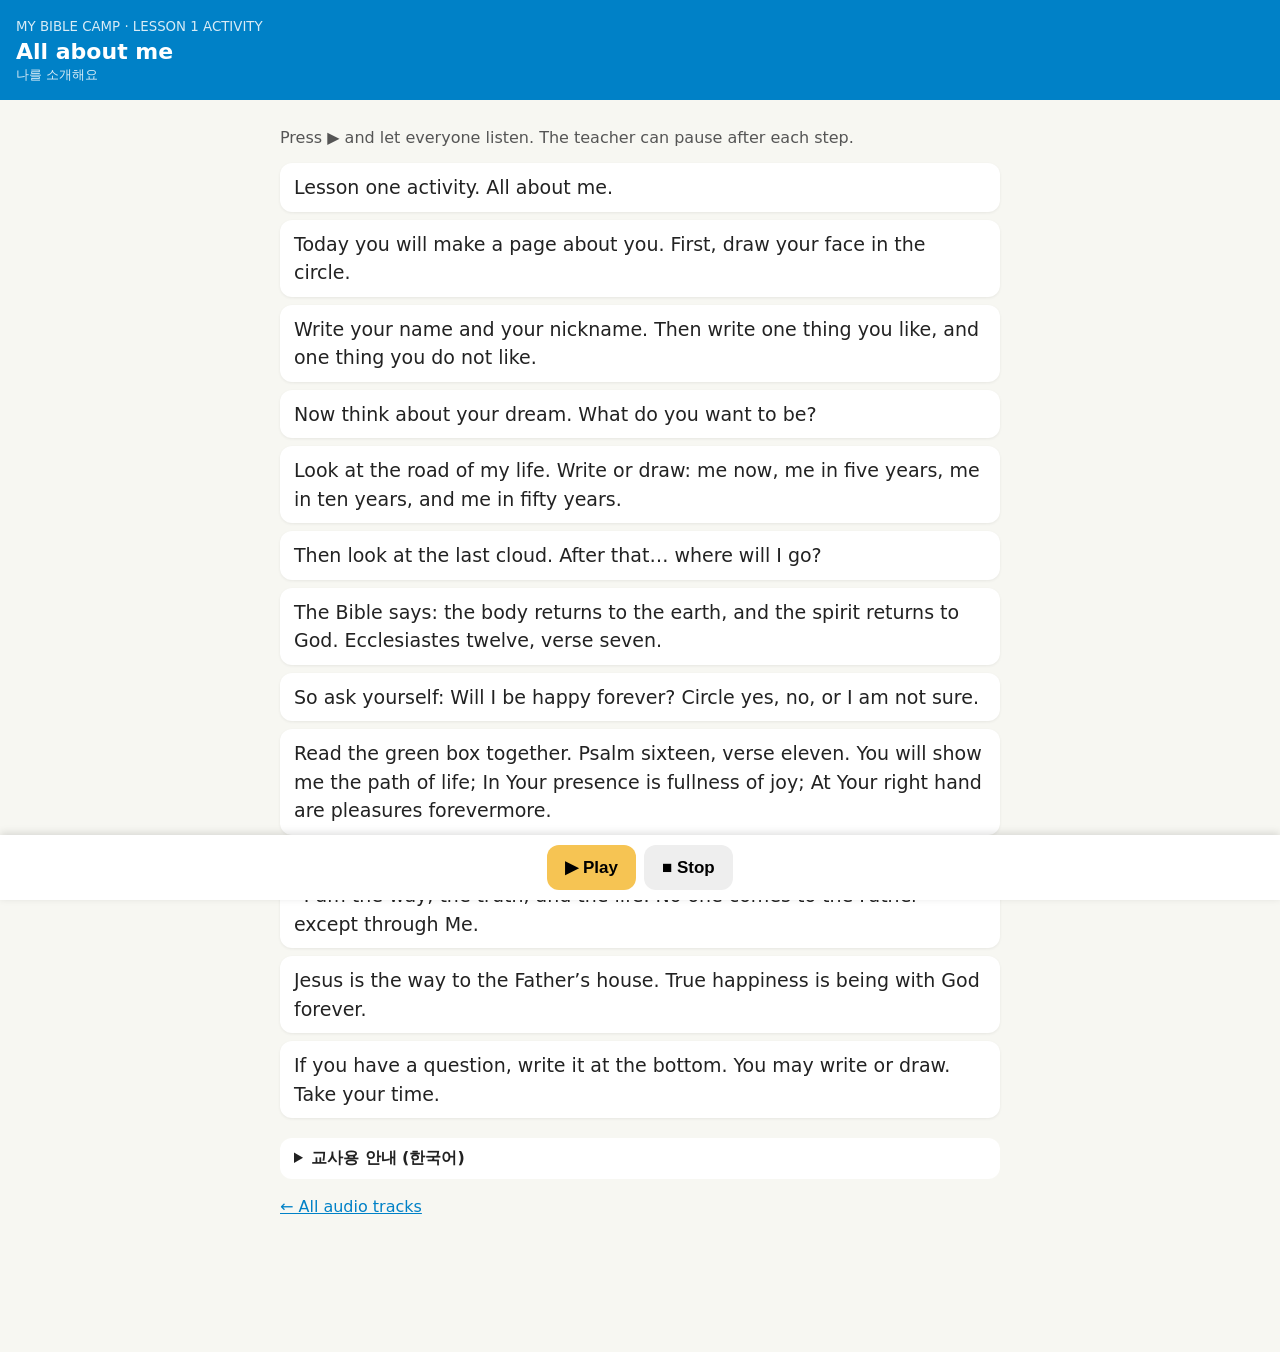
==== activity/1.html @ d21a6981 "update activity/1.html" ====
<!doctype html><html lang="en"><head><meta charset="utf-8"><meta name="viewport" content="width=device-width,initial-scale=1">
<title>Lesson 1 activity – All about me</title><meta name="theme-color" content="#0081C7">
<style>body{font-family:system-ui,sans-serif;margin:0;background:#f7f7f2;color:#222}header{background:#0081C7;color:#fff;padding:16px}header small{opacity:.85}h1{margin:4px 0 0;font-size:22px}
main{padding:12px 16px 120px;max-width:720px;margin:auto}.l{font-size:19px;line-height:1.5;background:#fff;border-radius:12px;padding:10px 14px;margin:8px 0;box-shadow:0 1px 3px #0001}.l.on{outline:3px solid #F6C453}
#ctl{position:fixed;bottom:0;left:0;right:0;background:#fff;box-shadow:0 -2px 8px #0002;padding:10px;display:flex;gap:8px;justify-content:center}button{font-size:17px;border:0;border-radius:12px;padding:12px 18px;background:#F6C453;font-weight:700}#stop{background:#eee}
details{margin-top:20px;background:#fff;border-radius:12px;padding:10px 14px}summary{font-weight:700;font-size:16px}details h3{margin:12px 0 4px;font-size:15px;color:#0081C7}details p{margin:0;font-size:15px;line-height:1.55}a{color:#0081C7}</style></head>
<body><header><small>MY BIBLE CAMP · LESSON 1 ACTIVITY</small><h1>All about me</h1><small>나를 소개해요</small></header>
<main><p style="color:#555">Press ▶ and let everyone listen. The teacher can pause after each step.</p><p class="l" data-i="0">Lesson one activity. All about me.</p><p class="l" data-i="1">Today you will make a page about you. First, draw your face in the circle.</p><p class="l" data-i="2">Write your name and your nickname. Then write one thing you like, and one thing you do not like.</p><p class="l" data-i="3">Now think about your dream. What do you want to be?</p><p class="l" data-i="4">Look at the road of my life. Write or draw: me now, me in five years, me in ten years, and me in fifty years.</p><p class="l" data-i="5">Then look at the last cloud. After that… where will I go?</p><p class="l" data-i="6">The Bible says: the body returns to the earth, and the spirit returns to God. Ecclesiastes twelve, verse seven.</p><p class="l" data-i="7">So ask yourself: Will I be happy forever? Circle yes, no, or I am not sure.</p><p class="l" data-i="8">Read the green box together. Psalm sixteen, verse eleven. You will show me the path of life; In Your presence is fullness of joy; At Your right hand are pleasures forevermore.</p><p class="l" data-i="9">Read the blue box together. John fourteen, verse six. Jesus said to him, “I am the way, the truth, and the life. No one comes to the Father except through Me.</p><p class="l" data-i="10">Jesus is the way to the Father’s house. True happiness is being with God forever.</p><p class="l" data-i="11">If you have a question, write it at the bottom. You may write or draw. Take your time.</p>
<details><summary>교사용 안내 (한국어)</summary><h3>준비</h3><p>A4 활동지(아이 1장), 색연필·연필. 시간 20–25분.</p><h3>진행</h3><p>① 얼굴 그리기·이름·닉네임(5분) ② 좋아하는 것/싫어하는 것·꿈(5분) ③ 인생 길: 지금 → 5년 → 10년 → 50년 → 그 후(5분) ④ &quot;영원히 행복할까요?&quot; 동그라미 ⑤ 초록 상자(시 16:11)·파란 상자(요 14:6)를 함께 읽기 ⑥ 맨 아래 궁금한 것 쓰기</p><h3>핵심 말</h3><p>&quot;50년 뒤에도 우리 몸은 늙고 언젠가 흙으로 돌아가요. 그런데 영혼은 하나님께로 가요(전 12:7). 진짜 행복은 하나님과 영원히 함께 있는 것이에요. 그 길이 예수님이에요(요 14:6). 이번 주에 그 길을 함께 배워요.&quot;</p><h3>연결</h3><p>1차시 주제(몸과 영혼)의 적용. 4차시(죄와 복음)·5차시(새 사람)에서 &quot;나는 어디로 가나요?&quot;의 답을 다시 열어 본다.</p><h3>유의</h3><p>겁주지 않는다. &quot;아니요/잘 모르겠어요&quot;에 표시한 아이를 지적하지 않는다. 가정 형편·장래 직업으로 비교하지 않는다. 발표는 원하는 아이만. 활동지는 5일 동안 보관했다가 5차시에 다시 펴서 &quot;이제 답을 알았나요?&quot;로 마무리.</p><h3>자료</h3><p>05 활동자료 1쪽</p></details>
<p style="margin-top:18px"><a href="../">← All audio tracks</a></p></main>
<div id="ctl"><button id="play">▶ Play</button><button id="stop">■ Stop</button></div>
<audio id="au" src="a1.mp3" preload="auto"></audio>
<script>
const L=[...document.querySelectorAll('.l')];const au=document.getElementById('au');
function mark(i){L.forEach(x=>x.classList.remove('on'));if(L[i]){L[i].classList.add('on');L[i].scrollIntoView({block:'center',behavior:'smooth'});}}
let i=0,stopped=true;
function sayNext(){if(stopped||i>=L.length){mark(-1);return;}mark(i);const u=new SpeechSynthesisUtterance(L[i].textContent);u.lang='en-US';u.rate=.88;
const v=speechSynthesis.getVoices().find(v=>/en(-|_)(US|GB|PH)/i.test(v.lang));if(v)u.voice=v;u.onend=()=>{i++;setTimeout(sayNext,700)};speechSynthesis.speak(u);}
document.getElementById('play').onclick=()=>{if(au){au.play();return;}speechSynthesis.cancel();stopped=false;i=0;sayNext();};
document.getElementById('stop').onclick=()=>{stopped=true;if(au){au.pause();au.currentTime=0;}speechSynthesis.cancel();mark(-1);};
L.forEach((x,k)=>x.onclick=()=>{if(au)return;speechSynthesis.cancel();stopped=false;i=k;sayNext();});
if('serviceWorker' in navigator)navigator.serviceWorker.register('../sw.js',{scope:'../'}).then(()=>caches.open('bible-audio-v1')).then(c=>c.addAll(["1.html", "2.html", "3.html", "4.html", "5.html", "a1.mp3", "a3.mp3"].map(f=>new URL(f,location).href))).catch(()=>{});
</script></body></html>
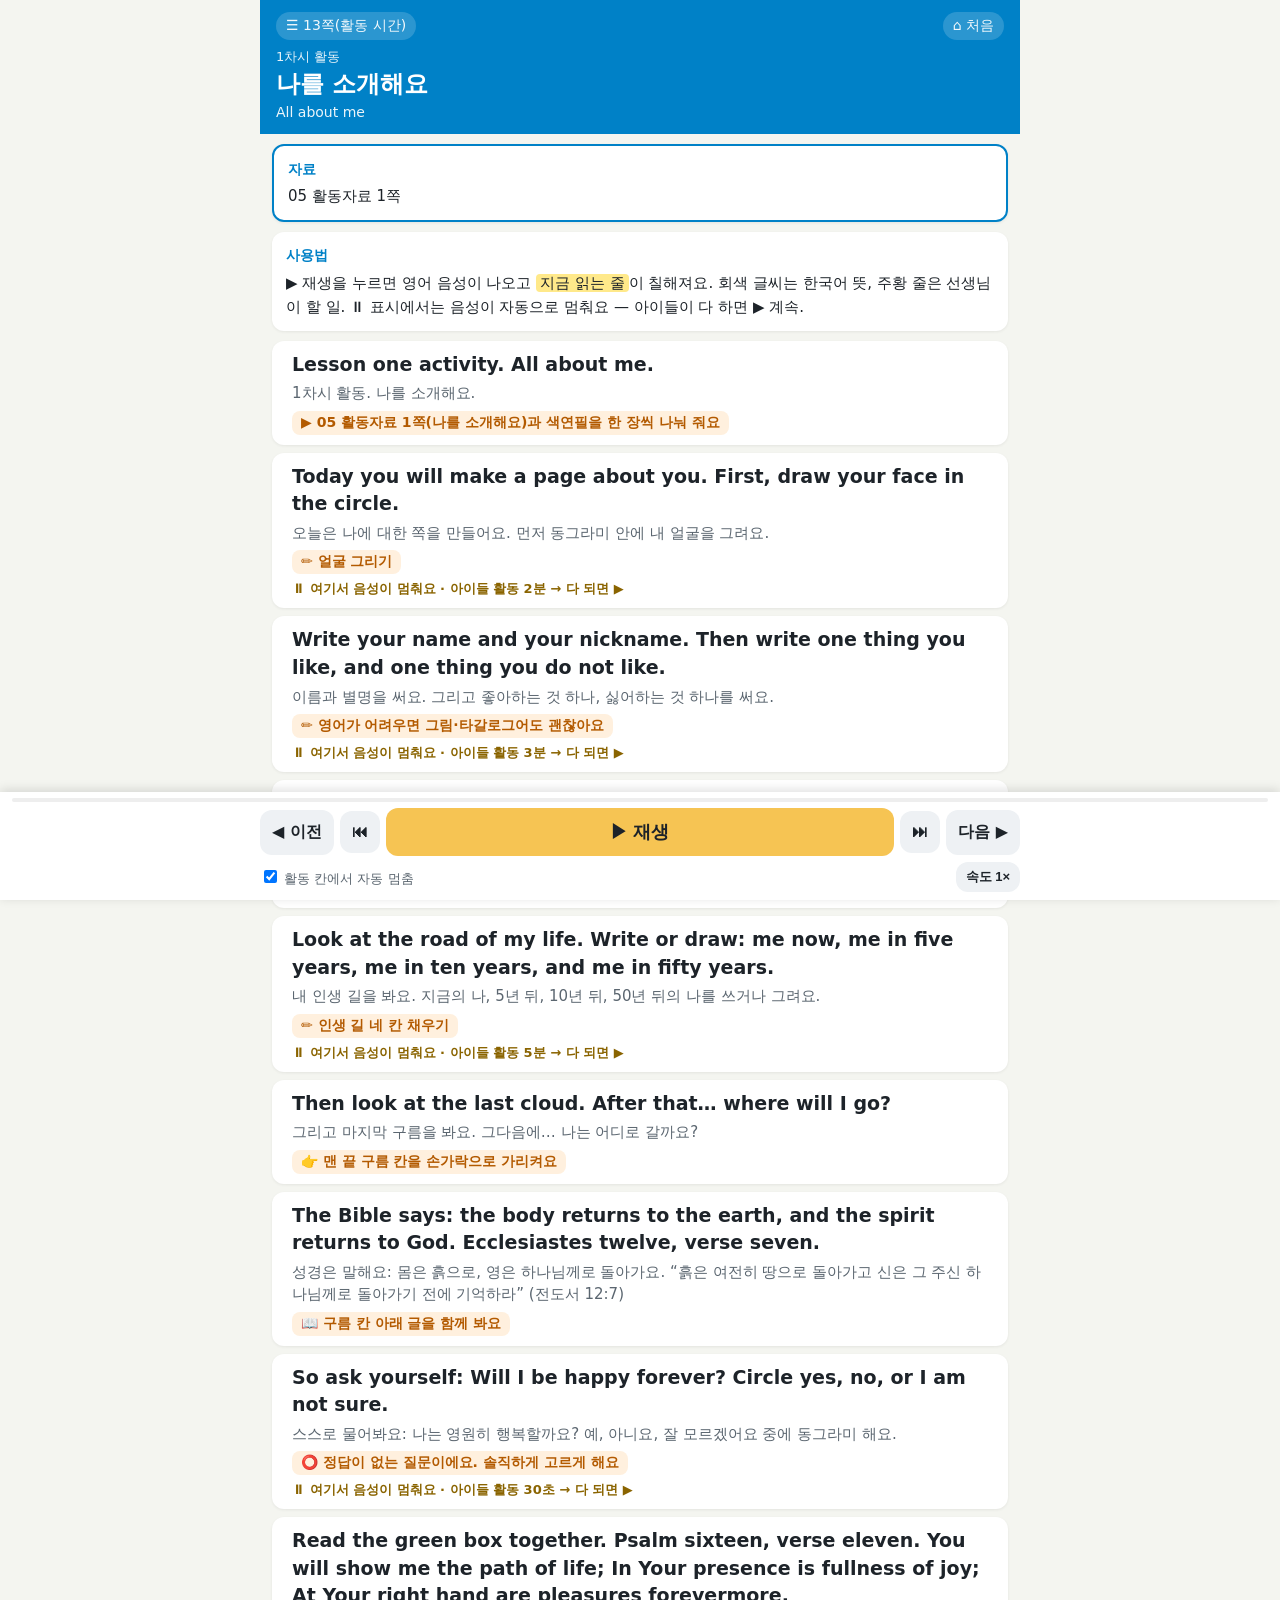
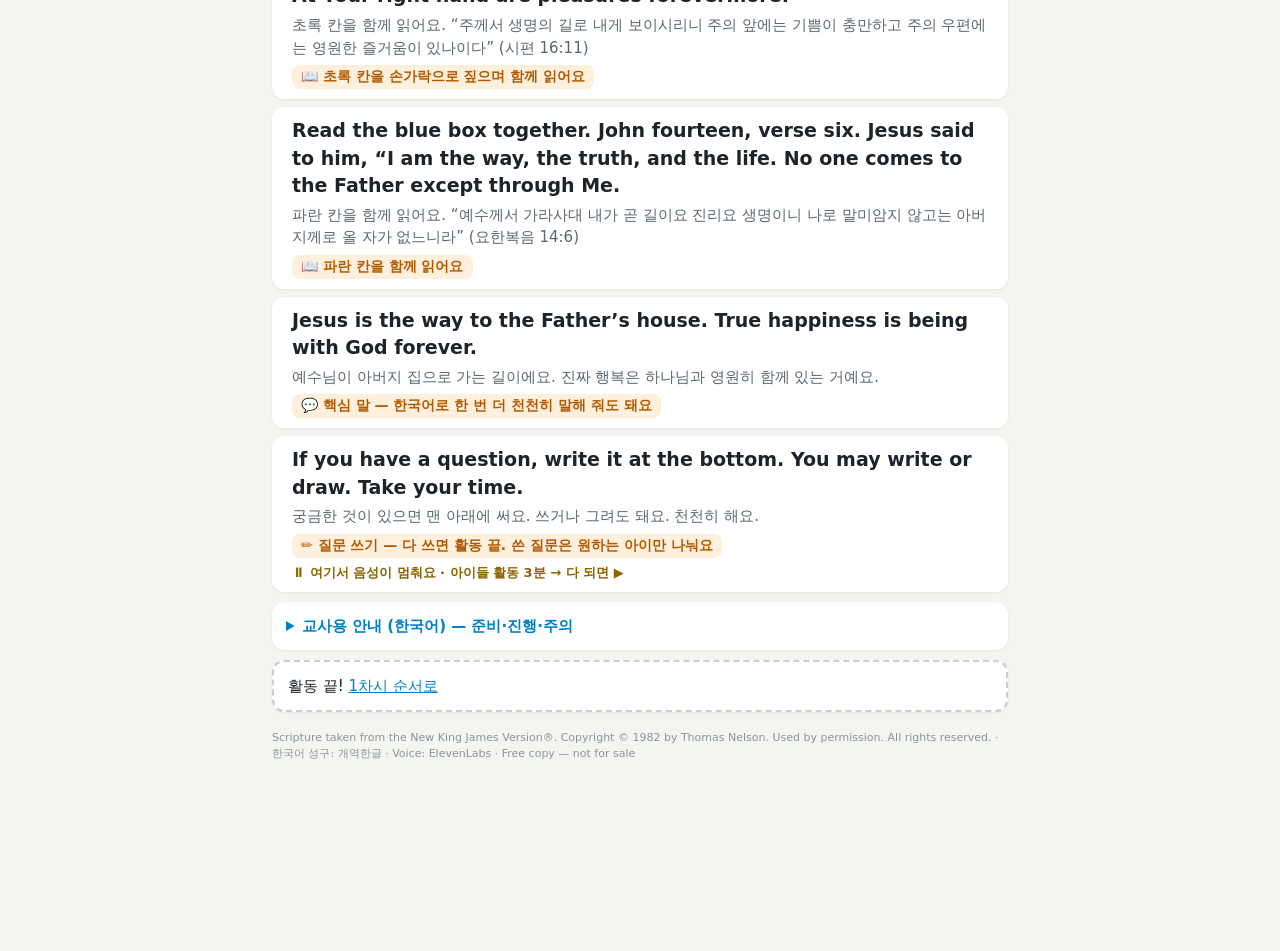
==== commit 6185e082: "teacher navigator for the printed 64-page book: activity" ====
--- a/activity/1.html
+++ b/activity/1.html
@@ -1,23 +1,8 @@
-<!doctype html><html lang="en"><head><meta charset="utf-8"><meta name="viewport" content="width=device-width,initial-scale=1">
-<title>Lesson 1 activity – All about me</title><meta name="theme-color" content="#0081C7">
-<style>body{font-family:system-ui,sans-serif;margin:0;background:#f7f7f2;color:#222}header{background:#0081C7;color:#fff;padding:16px}header small{opacity:.85}h1{margin:4px 0 0;font-size:22px}
-main{padding:12px 16px 120px;max-width:720px;margin:auto}.l{font-size:19px;line-height:1.5;background:#fff;border-radius:12px;padding:10px 14px;margin:8px 0;box-shadow:0 1px 3px #0001}.l.on{outline:3px solid #F6C453}
-#ctl{position:fixed;bottom:0;left:0;right:0;background:#fff;box-shadow:0 -2px 8px #0002;padding:10px;display:flex;gap:8px;justify-content:center}button{font-size:17px;border:0;border-radius:12px;padding:12px 18px;background:#F6C453;font-weight:700}#stop{background:#eee}
-details{margin-top:20px;background:#fff;border-radius:12px;padding:10px 14px}summary{font-weight:700;font-size:16px}details h3{margin:12px 0 4px;font-size:15px;color:#0081C7}details p{margin:0;font-size:15px;line-height:1.55}a{color:#0081C7}</style></head>
-<body><header><small>MY BIBLE CAMP · LESSON 1 ACTIVITY</small><h1>All about me</h1><small>나를 소개해요</small></header>
-<main><p style="color:#555">Press ▶ and let everyone listen. The teacher can pause after each step.</p><p class="l" data-i="0">Lesson one activity. All about me.</p><p class="l" data-i="1">Today you will make a page about you. First, draw your face in the circle.</p><p class="l" data-i="2">Write your name and your nickname. Then write one thing you like, and one thing you do not like.</p><p class="l" data-i="3">Now think about your dream. What do you want to be?</p><p class="l" data-i="4">Look at the road of my life. Write or draw: me now, me in five years, me in ten years, and me in fifty years.</p><p class="l" data-i="5">Then look at the last cloud. After that… where will I go?</p><p class="l" data-i="6">The Bible says: the body returns to the earth, and the spirit returns to God. Ecclesiastes twelve, verse seven.</p><p class="l" data-i="7">So ask yourself: Will I be happy forever? Circle yes, no, or I am not sure.</p><p class="l" data-i="8">Read the green box together. Psalm sixteen, verse eleven. You will show me the path of life; In Your presence is fullness of joy; At Your right hand are pleasures forevermore.</p><p class="l" data-i="9">Read the blue box together. John fourteen, verse six. Jesus said to him, “I am the way, the truth, and the life. No one comes to the Father except through Me.</p><p class="l" data-i="10">Jesus is the way to the Father’s house. True happiness is being with God forever.</p><p class="l" data-i="11">If you have a question, write it at the bottom. You may write or draw. Take your time.</p>
-<details><summary>교사용 안내 (한국어)</summary><h3>준비</h3><p>A4 활동지(아이 1장), 색연필·연필. 시간 20–25분.</p><h3>진행</h3><p>① 얼굴 그리기·이름·닉네임(5분) ② 좋아하는 것/싫어하는 것·꿈(5분) ③ 인생 길: 지금 → 5년 → 10년 → 50년 → 그 후(5분) ④ &quot;영원히 행복할까요?&quot; 동그라미 ⑤ 초록 상자(시 16:11)·파란 상자(요 14:6)를 함께 읽기 ⑥ 맨 아래 궁금한 것 쓰기</p><h3>핵심 말</h3><p>&quot;50년 뒤에도 우리 몸은 늙고 언젠가 흙으로 돌아가요. 그런데 영혼은 하나님께로 가요(전 12:7). 진짜 행복은 하나님과 영원히 함께 있는 것이에요. 그 길이 예수님이에요(요 14:6). 이번 주에 그 길을 함께 배워요.&quot;</p><h3>연결</h3><p>1차시 주제(몸과 영혼)의 적용. 4차시(죄와 복음)·5차시(새 사람)에서 &quot;나는 어디로 가나요?&quot;의 답을 다시 열어 본다.</p><h3>유의</h3><p>겁주지 않는다. &quot;아니요/잘 모르겠어요&quot;에 표시한 아이를 지적하지 않는다. 가정 형편·장래 직업으로 비교하지 않는다. 발표는 원하는 아이만. 활동지는 5일 동안 보관했다가 5차시에 다시 펴서 &quot;이제 답을 알았나요?&quot;로 마무리.</p><h3>자료</h3><p>05 활동자료 1쪽</p></details>
-<p style="margin-top:18px"><a href="../">← All audio tracks</a></p></main>
-<div id="ctl"><button id="play">▶ Play</button><button id="stop">■ Stop</button></div>
-<audio id="au" src="a1.mp3" preload="auto"></audio>
-<script>
-const L=[...document.querySelectorAll('.l')];const au=document.getElementById('au');
-function mark(i){L.forEach(x=>x.classList.remove('on'));if(L[i]){L[i].classList.add('on');L[i].scrollIntoView({block:'center',behavior:'smooth'});}}
-let i=0,stopped=true;
-function sayNext(){if(stopped||i>=L.length){mark(-1);return;}mark(i);const u=new SpeechSynthesisUtterance(L[i].textContent);u.lang='en-US';u.rate=.88;
-const v=speechSynthesis.getVoices().find(v=>/en(-|_)(US|GB|PH)/i.test(v.lang));if(v)u.voice=v;u.onend=()=>{i++;setTimeout(sayNext,700)};speechSynthesis.speak(u);}
-document.getElementById('play').onclick=()=>{if(au){au.play();return;}speechSynthesis.cancel();stopped=false;i=0;sayNext();};
-document.getElementById('stop').onclick=()=>{stopped=true;if(au){au.pause();au.currentTime=0;}speechSynthesis.cancel();mark(-1);};
-L.forEach((x,k)=>x.onclick=()=>{if(au)return;speechSynthesis.cancel();stopped=false;i=k;sayNext();});
-if('serviceWorker' in navigator)navigator.serviceWorker.register('../sw.js',{scope:'../'}).then(()=>caches.open('bible-audio-v1')).then(c=>c.addAll(["1.html", "2.html", "3.html", "4.html", "5.html", "a1.mp3", "a3.mp3"].map(f=>new URL(f,location).href))).catch(()=>{});
-</script></body></html>+<!doctype html>
+<html lang="ko" data-root="../"><head><meta charset="utf-8">
+<meta name="viewport" content="width=device-width,initial-scale=1,viewport-fit=cover">
+<title>My Bible Camp · 교사 네비</title>
+<link rel="manifest" href="../manifest.webmanifest"><meta name="theme-color" content="#1F3B73">
+<link rel="stylesheet" href="../nav/app.css?v=2fb50d764755">
+</head><body data-route="A1"><div id="app"><p class="loading">불러오는 중…</p></div>
+<script src="../nav/app.js?v=2fb50d764755"></script></body></html>
--- a/nav/app.css
+++ b/nav/app.css
@@ -0,0 +1,71 @@
+:root{--c:#1F3B73;--hl:#FFE98A;--ink:#1d2329;--mut:#5b6670;--act:#B35A00}
+*{box-sizing:border-box}
+body{margin:0;font-family:system-ui,-apple-system,"Apple SD Gothic Neo","Malgun Gothic",sans-serif;background:#f4f5f0;color:var(--ink);-webkit-text-size-adjust:100%}
+a{color:var(--c)}
+#app{max-width:760px;margin:auto;padding:0 0 170px}
+.loading,.err{padding:40px 20px;text-align:center;color:var(--mut)}
+header.top{background:var(--c);color:#fff;padding:12px 16px 14px}
+header.top .row{display:flex;justify-content:space-between;margin-bottom:6px}
+header.top .back{color:#fff;text-decoration:none;font-size:14px;opacity:.95;background:rgba(255,255,255,.18);padding:5px 10px;border-radius:14px}
+header.top small{opacity:.9;font-size:13px}
+header.top h1{margin:2px 0 0;font-size:24px}
+header.top .sub{margin:4px 0 0;opacity:.92;font-size:14px}
+.dots{display:flex;flex-wrap:wrap;gap:6px;padding:10px 12px 0}
+.dots a{min-width:34px;text-align:center;padding:5px 0;border-radius:16px;background:#fff;color:var(--c);text-decoration:none;font-weight:700;font-size:13px;box-shadow:0 1px 2px #0002}
+.dots a.on{background:var(--c);color:#fff}.dots a.na{opacity:.6}
+.step{margin:10px 12px 0;padding:8px 12px;border-radius:10px;background:#fff;border-left:6px solid var(--c);font-size:15px}
+.step span{color:var(--mut)}.step .of{float:right}
+.card{background:#fff;margin:10px 12px;padding:12px 14px;border-radius:12px;box-shadow:0 1px 3px #0001;font-size:15px;line-height:1.6}
+.card .lab{font-weight:800;color:var(--c);font-size:14px;margin:6px 0 4px}
+.card .lab:first-child{margin-top:0}
+.card ul,.card ol{margin:4px 0;padding-left:20px}
+.card p{margin:6px 0}
+.todo{border:2px solid var(--c)}
+.ans{background:#F1FAF3;border-left:6px solid #2E9B57}
+.note{margin:10px 12px;padding:10px 12px;border-radius:10px;font-size:14px;line-height:1.5}
+.note.warn{background:#FFF4E5;border:1px solid #F0B46A}
+.lines{margin:6px 0}
+.sec{margin:16px 12px 2px;font-weight:800;color:var(--c);font-size:14px}
+.ln{background:#fff;margin:8px 12px;padding:10px 12px 10px 14px;border-radius:12px;box-shadow:0 1px 3px #0001;border-left:6px solid transparent;transition:background .2s,opacity .2s}
+.ln.t{cursor:pointer}
+.ln.on{background:var(--hl);border-left-color:#E0A800;box-shadow:0 2px 10px #0003}
+.ln.done{opacity:.55}
+.ln.waiting{outline:3px dashed #E0A800}
+.who{font-size:12px;font-weight:800;margin-bottom:3px;display:inline-block;padding:1px 8px;border-radius:10px;background:#eef1f4;color:#47515c}
+.who.wt{background:#EDE3F7;color:#5E3A8C}.who.we{background:#FDE6EF;color:#A0335F}
+.en{font-size:19px;font-weight:650;line-height:1.45}
+.ko{font-size:15px;color:var(--mut);margin-top:4px;line-height:1.5}
+.act{display:inline-block;margin-top:6px;background:#FFF0DE;color:var(--act);border-radius:8px;padding:3px 9px;font-size:14px;font-weight:600}
+.wait{margin-top:6px;font-size:13px;color:#8a6400;font-weight:700}
+.sum .en{font-weight:650}.sum .ko{color:var(--mut)}
+.nextcard{border:2px dashed #ccd}
+.nextcard.pulse{animation:pulse 1.2s ease-in-out 3;border-color:var(--c)}
+@keyframes pulse{50%{background:var(--hl)}}
+.bigbtn{display:block;margin:12px;padding:14px;border-radius:12px;background:var(--c);color:#fff;text-align:center;font-weight:800;font-size:17px;text-decoration:none;border:0;width:calc(100% - 24px)}
+.card .bigbtn{margin:8px 0;width:100%}
+.steps{padding-left:0!important;list-style:none}
+.steps li a{display:flex;flex-wrap:wrap;gap:6px;align-items:center;padding:8px 4px;border-bottom:1px solid #eee;text-decoration:none;color:var(--ink)}
+.steps .pg{background:var(--c);color:#fff;border-radius:12px;padding:1px 9px;font-weight:800;font-size:13px}
+.steps .st{font-weight:700;font-size:14px}.steps .tt{color:var(--mut);font-size:13px;flex:1 1 100%}
+.steps .mn{color:var(--mut);font-size:12px}.steps .au,.steps .qr{font-size:13px}
+.lessons{display:grid;gap:8px;margin:10px 12px}
+.lesson{display:block;padding:14px;border-radius:12px;background:#fff;border-left:8px solid var(--lc);text-decoration:none;color:var(--ink);font-size:17px;box-shadow:0 1px 3px #0001}
+.lesson small{display:block;color:var(--mut);font-size:13px;margin-top:2px}
+.actbtn{display:block;padding:10px 12px;margin:6px 0;border-radius:10px;background:#F6F2FA;text-decoration:none;color:var(--ink);font-weight:700}
+.actbtn small{display:block;color:var(--mut);font-weight:400}
+.howto{padding-left:18px}.hl{background:var(--hl);padding:0 4px;border-radius:4px}
+.muted{color:var(--mut);font-size:13px}
+.jump{display:flex;gap:8px}.jump input{flex:1;font-size:18px;padding:10px;border:1px solid #ccc;border-radius:10px}.jump button{font-size:17px;padding:10px 18px;border:0;border-radius:10px;background:var(--c);color:#fff;font-weight:800}
+details summary{font-weight:800;color:var(--c);cursor:pointer}
+footer{margin:18px 12px;color:#8a949c;font-size:11px;line-height:1.5}
+#bar{position:fixed;left:0;right:0;bottom:0;background:#fff;box-shadow:0 -2px 10px #0002;padding:6px 8px calc(8px + env(safe-area-inset-bottom))}
+#bar .prog{height:4px;background:#eee;border-radius:2px;margin:0 4px 6px}#pbar{height:4px;width:0;background:var(--c);border-radius:2px}
+#bar .btns{display:flex;gap:6px;align-items:center;justify-content:space-between;max-width:760px;margin:auto}
+#bar button,#bar .nav{font-size:16px;border:0;border-radius:12px;padding:12px 12px;background:#eef1f4;color:var(--ink);font-weight:700;text-decoration:none;white-space:nowrap}
+#bar .play{flex:1;background:#F6C453;font-size:18px}
+#bar .nav.dis{opacity:.35;pointer-events:none}
+#bar .noaudio{flex:1;text-align:center;color:var(--mut);font-size:14px}
+#bar .opts{display:flex;justify-content:space-between;align-items:center;max-width:760px;margin:6px auto 0;font-size:13px;color:var(--mut)}
+#bar .opts button{font-size:13px;padding:6px 10px}
+#waitbar{position:fixed;left:8px;right:8px;bottom:118px;background:#2b2f33;color:#fff;border-radius:12px;padding:12px 14px;font-size:15px;display:none;box-shadow:0 4px 16px #0004;max-width:744px;margin:auto}
+#waitbar.show{display:block}
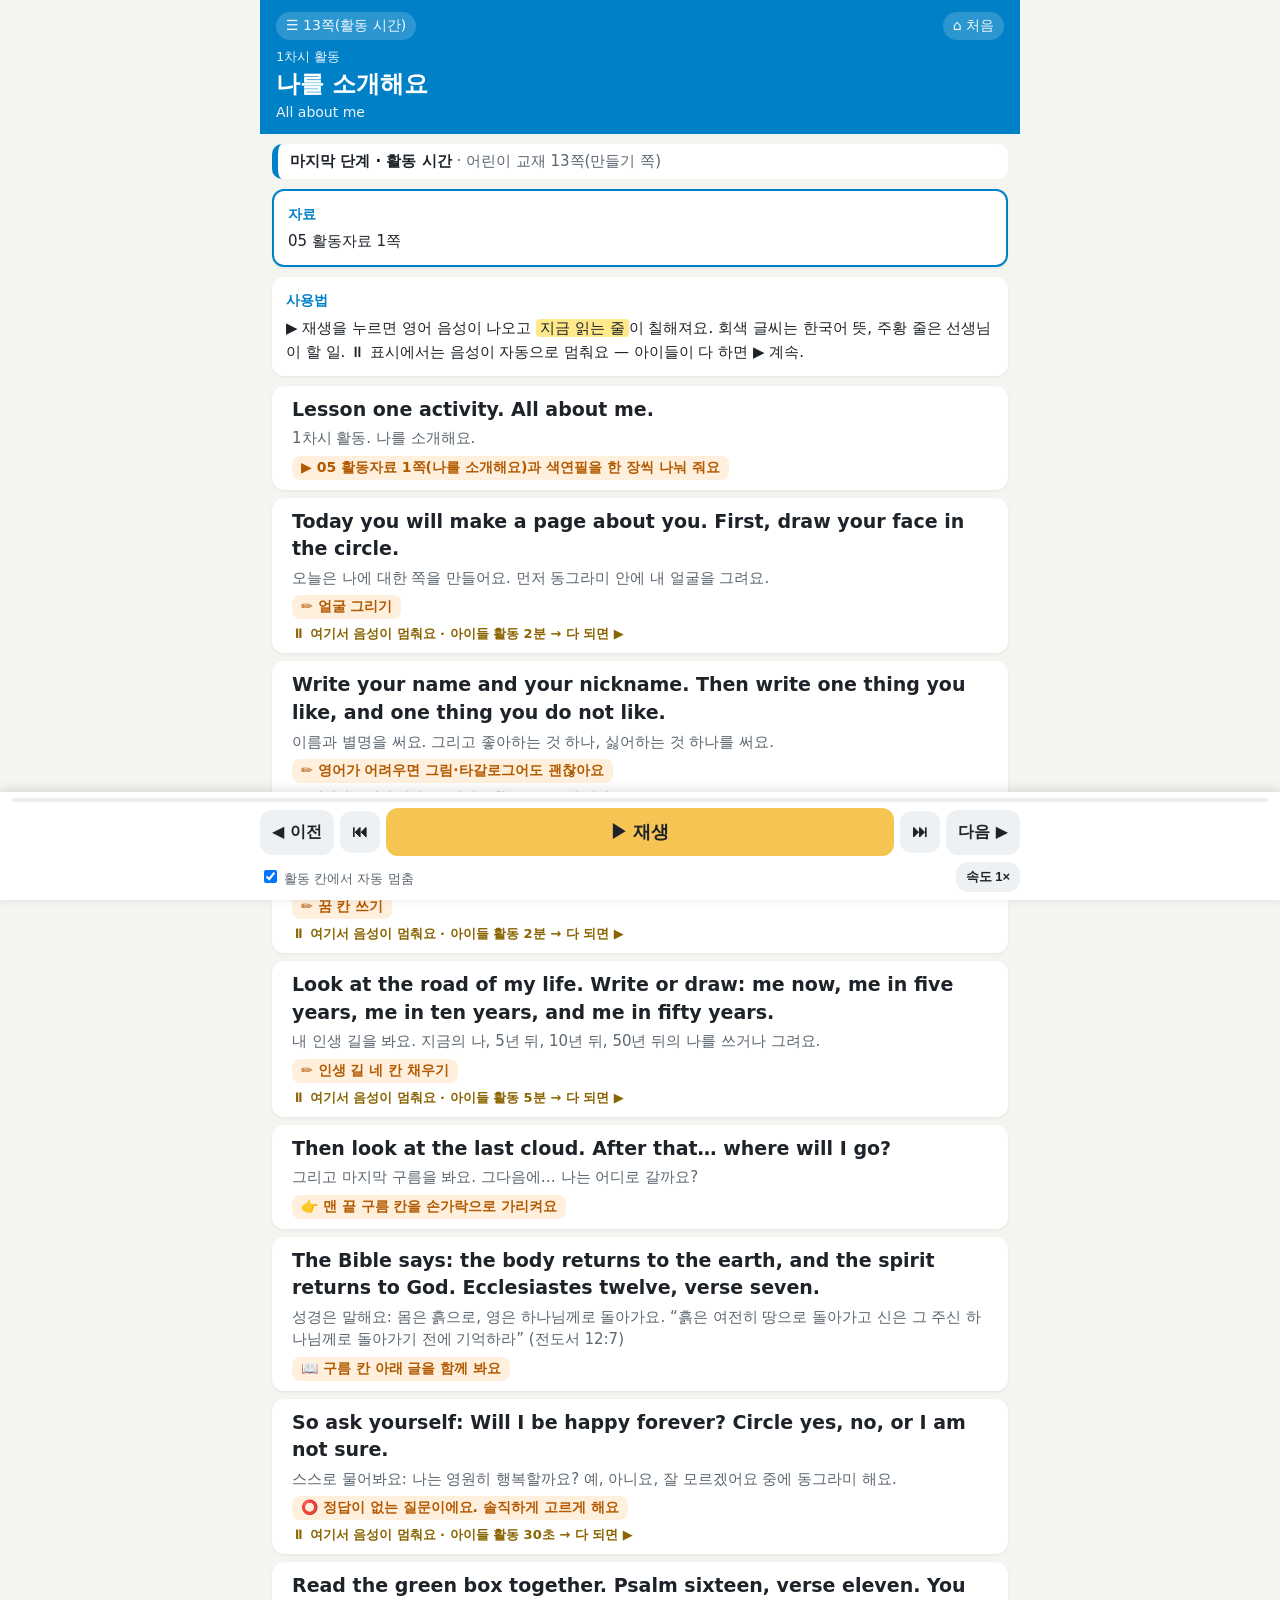
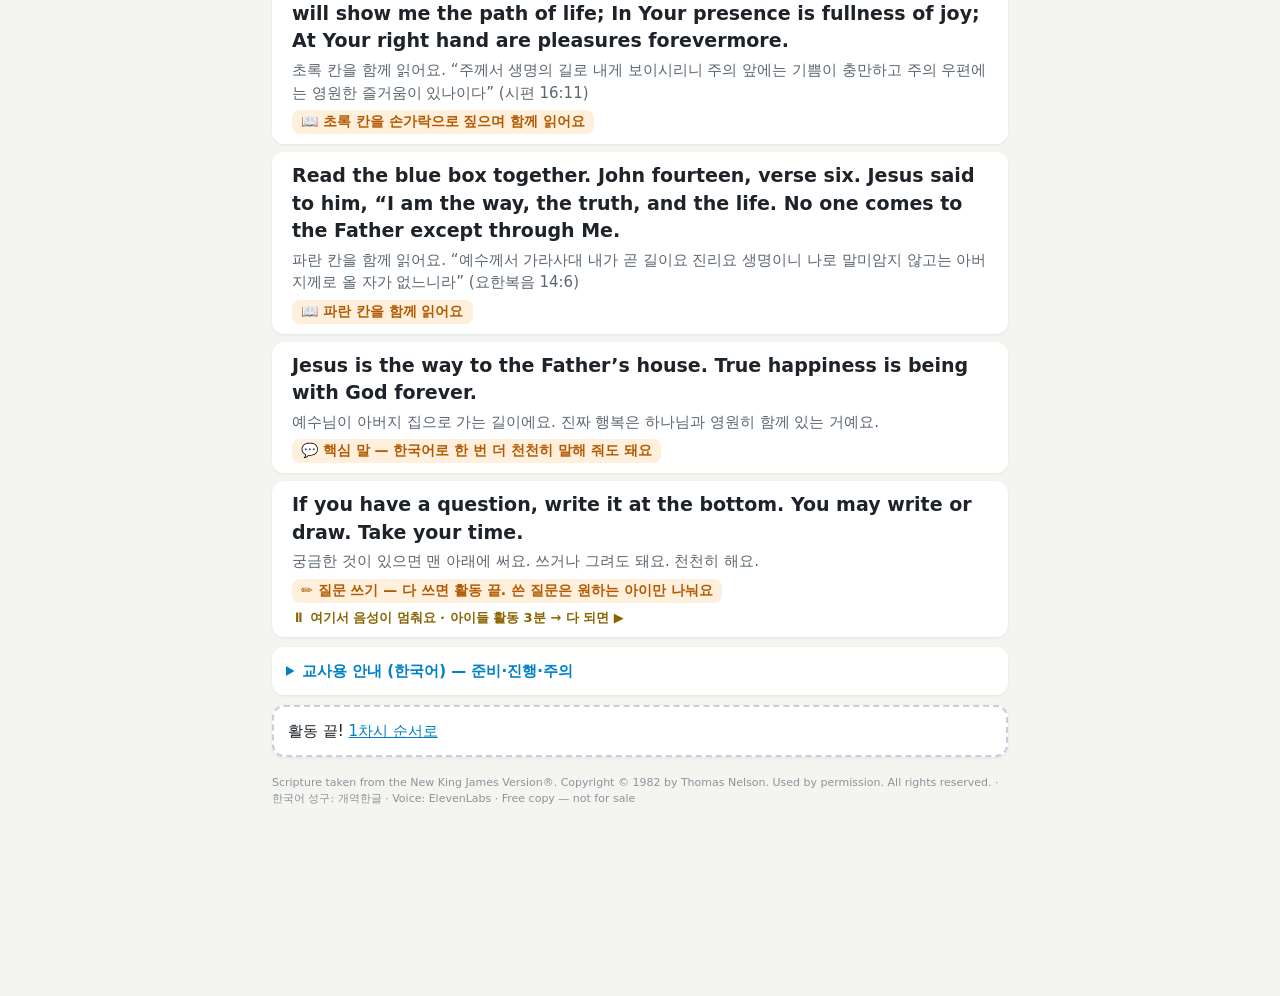
==== commit 6f9996d2: "teacher navigator for the printed 64-page book: activity" ====
--- a/activity/1.html
+++ b/activity/1.html
@@ -3,6 +3,6 @@
 <meta name="viewport" content="width=device-width,initial-scale=1,viewport-fit=cover">
 <title>My Bible Camp · 교사 네비</title>
 <link rel="manifest" href="../manifest.webmanifest"><meta name="theme-color" content="#1F3B73">
-<link rel="stylesheet" href="../nav/app.css?v=2fb50d764755">
+<link rel="stylesheet" href="../nav/app.css?v=a123636b36e2">
 </head><body data-route="A1"><div id="app"><p class="loading">불러오는 중…</p></div>
-<script src="../nav/app.js?v=2fb50d764755"></script></body></html>
+<script src="../nav/app.js?v=a123636b36e2"></script></body></html>
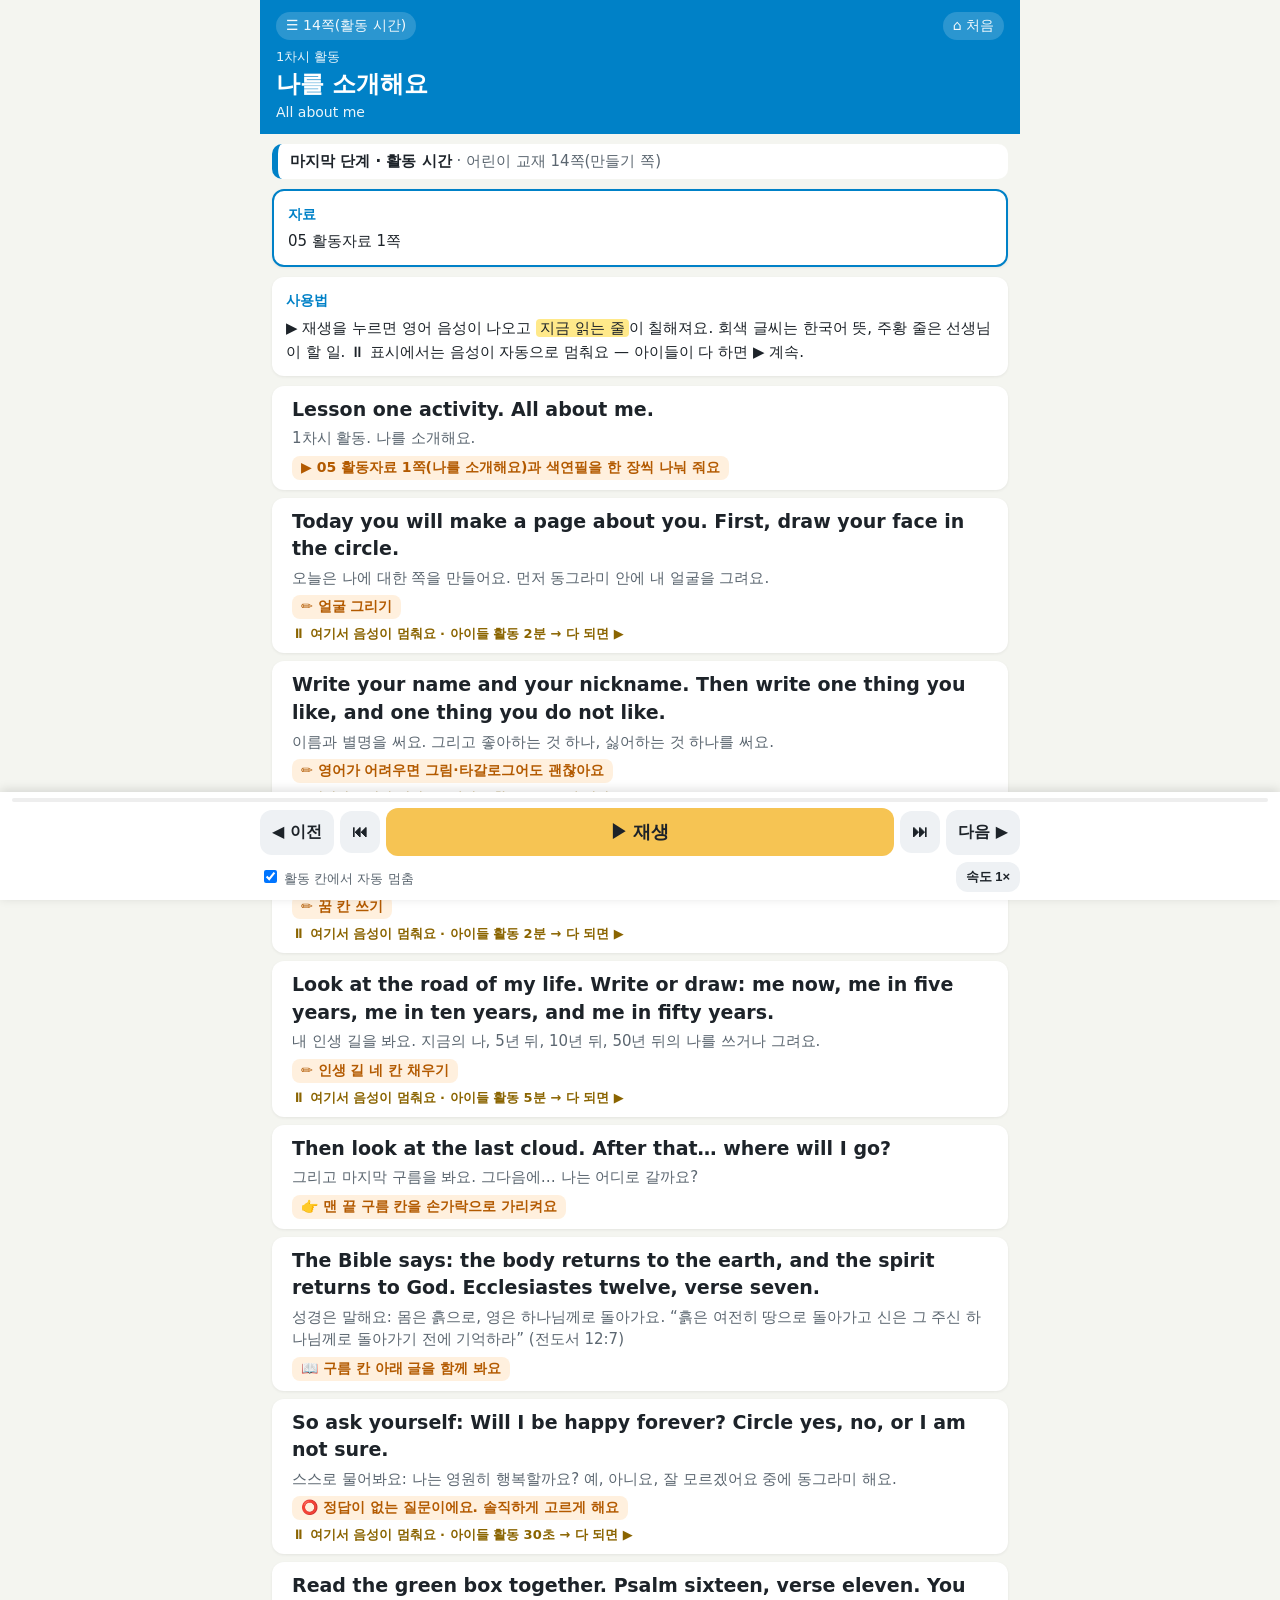
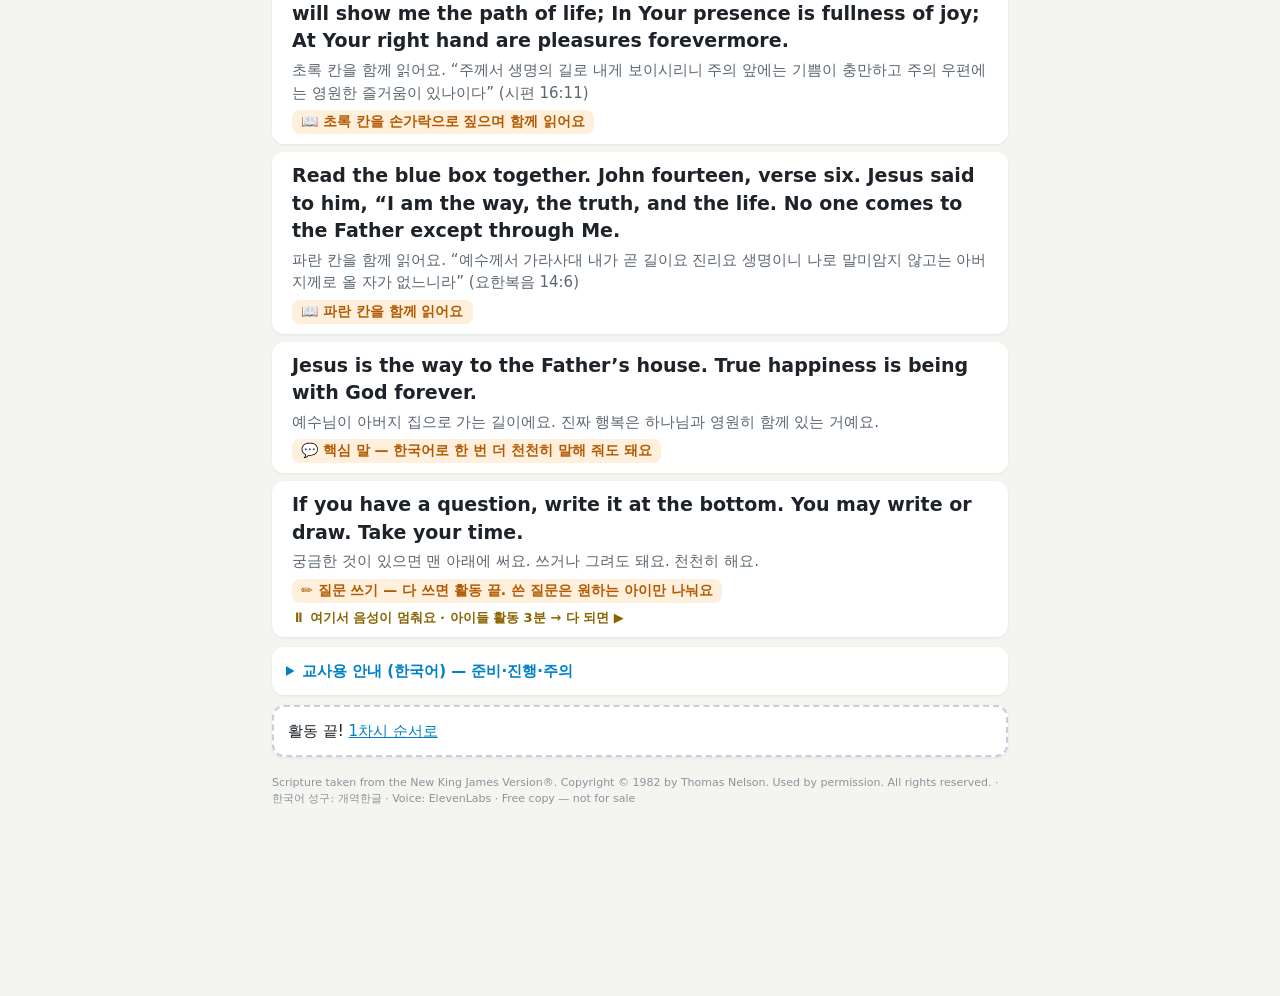
==== commit 4db687ef: "teacher navigator for the printed 64-page book: activity" ====
--- a/activity/1.html
+++ b/activity/1.html
@@ -3,6 +3,6 @@
 <meta name="viewport" content="width=device-width,initial-scale=1,viewport-fit=cover">
 <title>My Bible Camp · 교사 네비</title>
 <link rel="manifest" href="../manifest.webmanifest"><meta name="theme-color" content="#1F3B73">
-<link rel="stylesheet" href="../nav/app.css?v=a123636b36e2">
+<link rel="stylesheet" href="../nav/app.css?v=c918c98f91b4">
 </head><body data-route="A1"><div id="app"><p class="loading">불러오는 중…</p></div>
-<script src="../nav/app.js?v=a123636b36e2"></script></body></html>
+<script src="../nav/app.js?v=c918c98f91b4"></script></body></html>
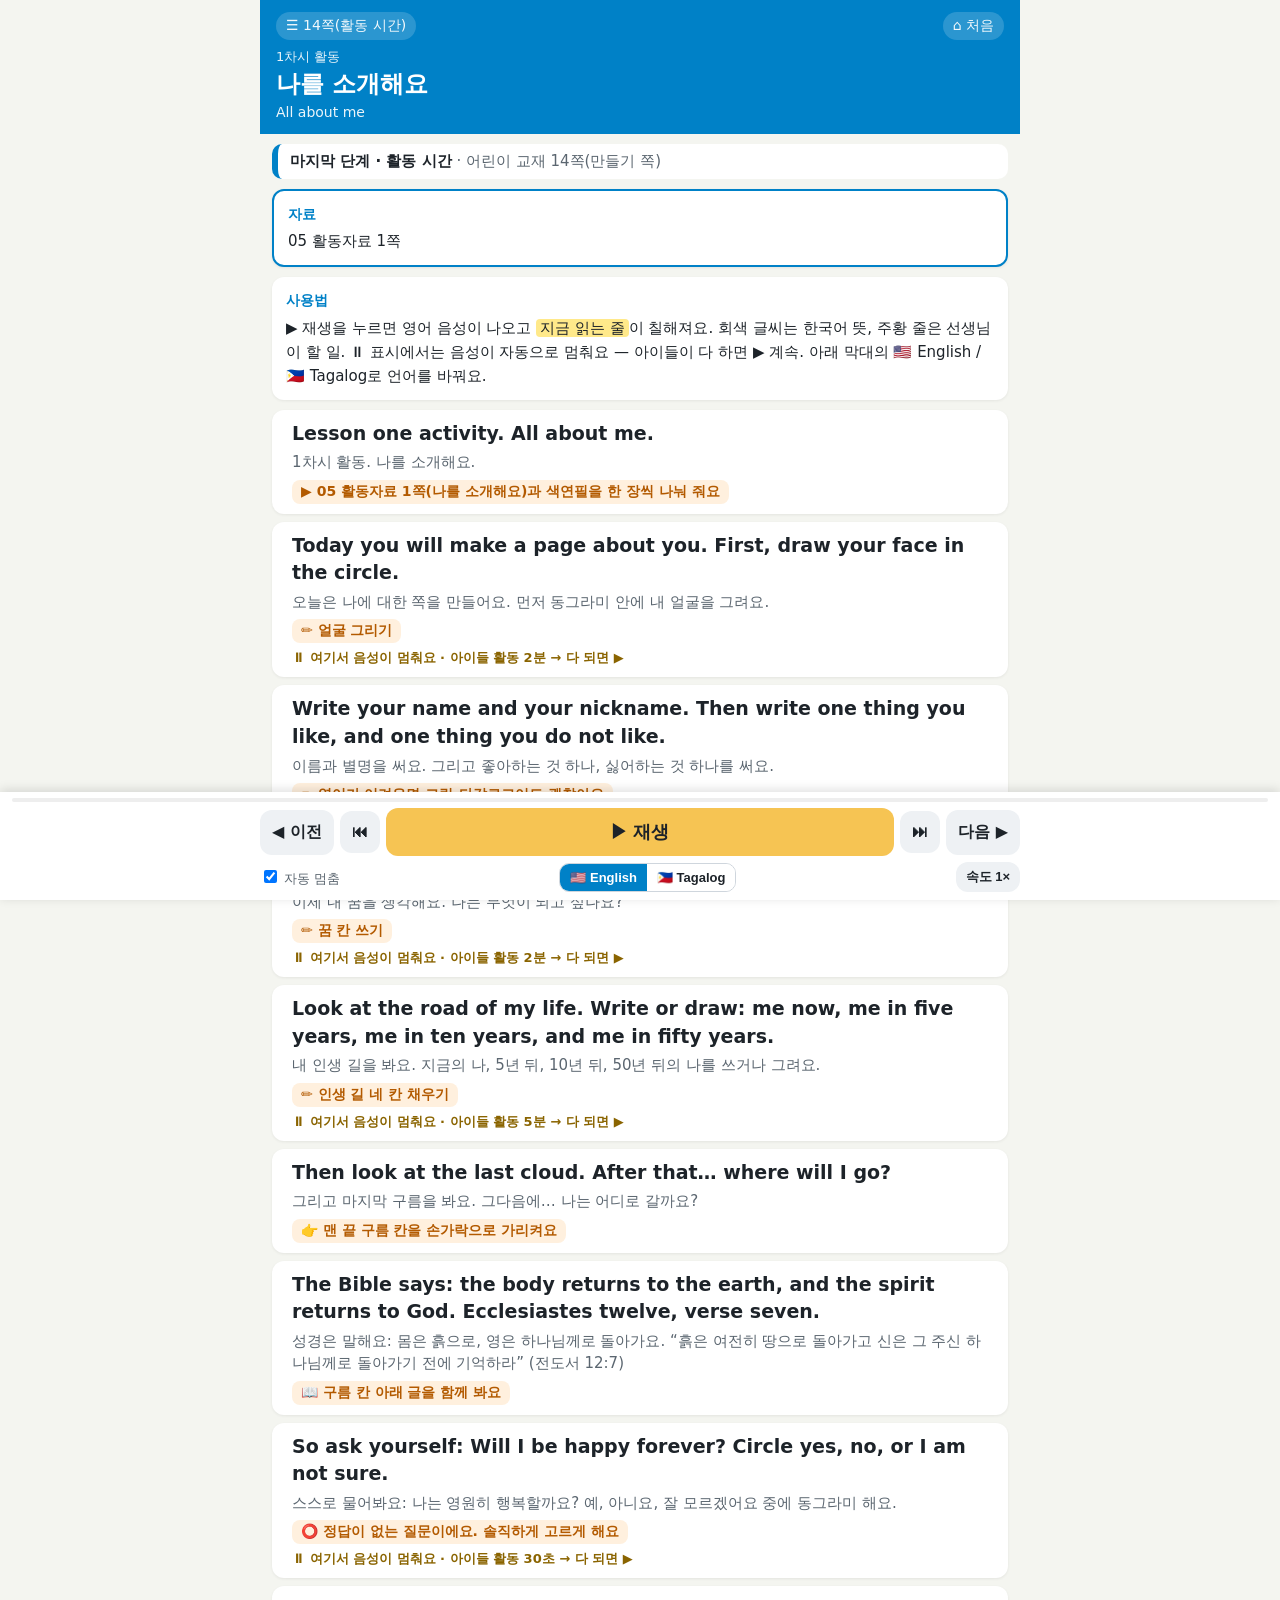
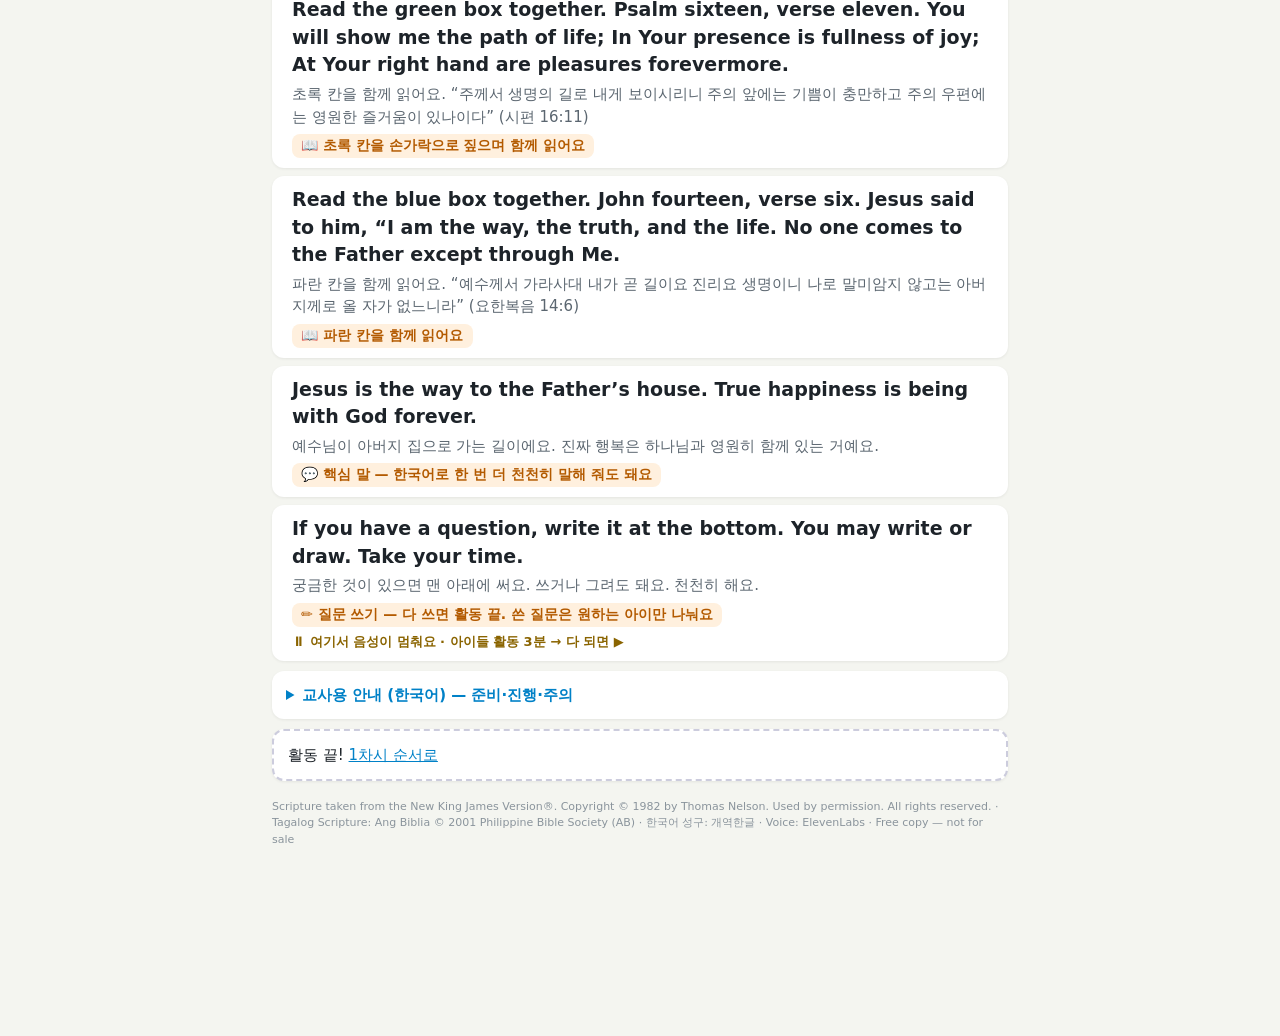
==== commit 1ec713d5: "teacher navigator for the printed 64-page book: activity" ====
--- a/activity/1.html
+++ b/activity/1.html
@@ -3,6 +3,6 @@
 <meta name="viewport" content="width=device-width,initial-scale=1,viewport-fit=cover">
 <title>My Bible Camp · 교사 네비</title>
 <link rel="manifest" href="../manifest.webmanifest"><meta name="theme-color" content="#1F3B73">
-<link rel="stylesheet" href="../nav/app.css?v=c918c98f91b4">
+<link rel="stylesheet" href="../nav/app.css?v=29aa3b92956b">
 </head><body data-route="A1"><div id="app"><p class="loading">불러오는 중…</p></div>
-<script src="../nav/app.js?v=c918c98f91b4"></script></body></html>
+<script src="../nav/app.js?v=29aa3b92956b"></script></body></html>
--- a/nav/app.css
+++ b/nav/app.css
@@ -35,6 +35,11 @@
 .who.wt{background:#EDE3F7;color:#5E3A8C}.who.we{background:#FDE6EF;color:#A0335F}
 .en{font-size:19px;font-weight:650;line-height:1.45}
 .ko{font-size:15px;color:var(--mut);margin-top:4px;line-height:1.5}
+.en2{font-size:14px;color:#3E5C8A;margin-top:4px;line-height:1.45;font-style:italic}
+.ab{font-size:11px;font-weight:800;color:#3E5C8A;background:#E6EEF8;border-radius:6px;padding:0 5px;font-style:normal;vertical-align:middle}
+.lang{display:inline-flex;border-radius:10px;overflow:hidden;border:1px solid #cfd6dd}
+.lang button{border:0!important;border-radius:0!important;padding:6px 10px!important;background:#fff!important;font-size:13px!important;font-weight:700;color:var(--ink)}
+.lang button.on{background:var(--c)!important;color:#fff!important}
 .act{display:inline-block;margin-top:6px;background:#FFF0DE;color:var(--act);border-radius:8px;padding:3px 9px;font-size:14px;font-weight:600}
 .wait{margin-top:6px;font-size:13px;color:#8a6400;font-weight:700}
 .sum .en{font-weight:650}.sum .ko{color:var(--mut)}
